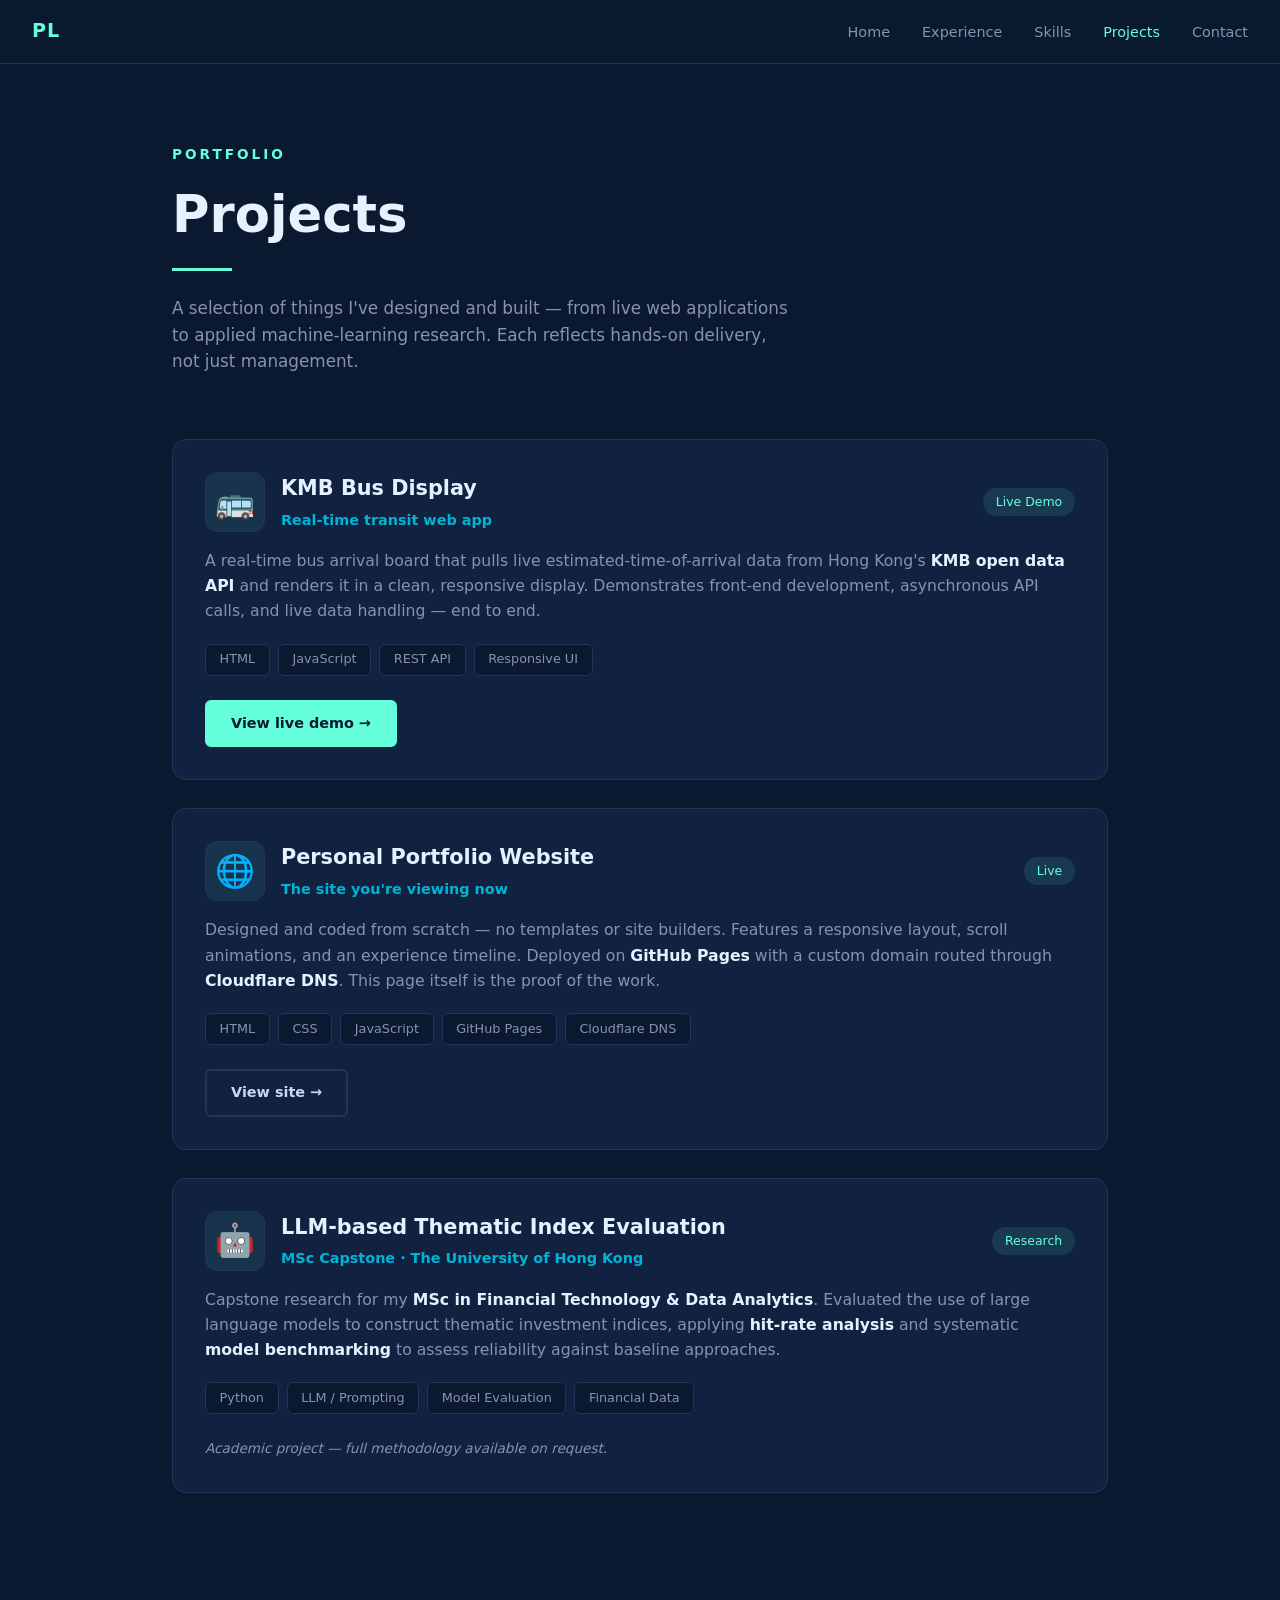
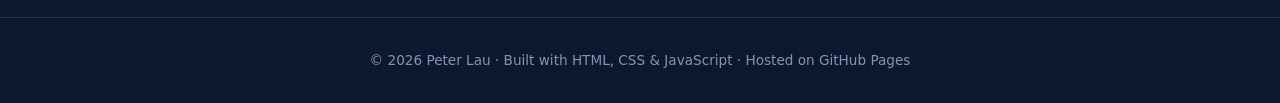
==== projects/index.html @ 848e2a40 "Add Projects hub page and reframe Contact section - New /projects/ hub featuring KMB Bus Display, po" ====
<!DOCTYPE html>
<html lang="en">
<head>
  <meta charset="UTF-8" />
  <meta name="viewport" content="width=device-width, initial-scale=1.0" />
  <title>Projects — Peter Lau</title>
  <style>
    :root {
      --navy: #0a192f;
      --slate: #1e3a5f;
      --accent: #64ffda;
      --accent2: #00b4d8;
      --text: #ccd6f6;
      --text-dim: #8892b0;
      --white: #e6f1ff;
      --card: #112240;
      --border: #233554;
    }
    * { margin: 0; padding: 0; box-sizing: border-box; }
    html { scroll-behavior: smooth; }
    body {
      font-family: 'Segoe UI', system-ui, -apple-system, sans-serif;
      background: var(--navy); color: var(--text); line-height: 1.6;
    }

    /* NAV */
    nav {
      position: fixed; top: 0; width: 100%; z-index: 100;
      background: rgba(10, 25, 47, 0.92); backdrop-filter: blur(10px);
      border-bottom: 1px solid var(--border);
      padding: 1rem 2rem;
      display: flex; justify-content: space-between; align-items: center;
    }
    .nav-logo {
      font-size: 1.2rem; font-weight: 700; color: var(--accent);
      letter-spacing: 1px; text-decoration: none;
    }
    .nav-links { display: flex; gap: 2rem; list-style: none; }
    .nav-links a {
      color: var(--text-dim); text-decoration: none; font-size: 0.9rem;
      transition: color 0.2s;
    }
    .nav-links a:hover, .nav-links a.active { color: var(--accent); }

    .container { max-width: 1000px; margin: 0 auto; padding: 0 2rem; }

    /* HEADER */
    header {
      padding: 9rem 0 4rem;
    }
    .section-label {
      color: var(--accent); font-size: 0.85rem; font-weight: 600;
      letter-spacing: 3px; text-transform: uppercase; margin-bottom: 0.5rem;
    }
    .page-title {
      font-size: clamp(2.2rem, 5vw, 3.2rem); font-weight: 800;
      color: var(--white); margin-bottom: 1rem;
    }
    .page-title::after {
      content: ''; display: block; width: 60px; height: 3px;
      background: var(--accent); margin-top: 0.75rem;
    }
    .page-intro {
      color: var(--text-dim); font-size: 1.05rem; max-width: 620px; margin-top: 1.5rem;
    }

    /* PROJECTS */
    .projects { padding-bottom: 6rem; }
    .project-card {
      background: var(--card); border: 1px solid var(--border);
      border-radius: 14px; padding: 2rem;
      margin-bottom: 1.75rem;
      transition: border-color 0.2s, transform 0.2s;
      opacity: 0; transform: translateY(20px);
    }
    .project-card.visible { opacity: 1; transform: translateY(0); }
    .project-card:hover { border-color: var(--accent); transform: translateY(-4px); }
    .project-top {
      display: flex; align-items: flex-start; gap: 1rem;
      margin-bottom: 1rem; flex-wrap: wrap;
    }
    .project-icon {
      font-size: 2rem; background: rgba(100,255,218,0.08);
      border: 1px solid var(--border); border-radius: 12px;
      width: 60px; height: 60px; display: flex; align-items: center;
      justify-content: center; flex-shrink: 0;
    }
    .project-headings { flex: 1; min-width: 200px; }
    .project-name { font-size: 1.3rem; font-weight: 700; color: var(--white); }
    .project-sub { color: var(--accent2); font-size: 0.9rem; font-weight: 600; margin-top: 0.2rem; }
    .project-badge {
      background: rgba(100, 255, 218, 0.1); color: var(--accent);
      padding: 0.25rem 0.8rem; border-radius: 50px; font-size: 0.78rem;
      white-space: nowrap; align-self: center;
    }
    .project-desc { color: var(--text-dim); font-size: 0.98rem; margin-bottom: 1.25rem; }
    .project-desc strong { color: var(--white); }
    .tech-tags { display: flex; flex-wrap: wrap; gap: 0.5rem; margin-bottom: 1.5rem; }
    .tech-tag {
      background: var(--navy); border: 1px solid var(--border);
      color: var(--text-dim); padding: 0.3rem 0.85rem;
      border-radius: 6px; font-size: 0.8rem;
    }
    .project-actions { display: flex; gap: 0.75rem; flex-wrap: wrap; }
    .btn {
      padding: 0.65rem 1.5rem; border-radius: 6px; font-size: 0.9rem;
      font-weight: 600; cursor: pointer; text-decoration: none;
      transition: all 0.2s; display: inline-flex; align-items: center; gap: 0.4rem;
    }
    .btn-primary { background: var(--accent); border: 2px solid var(--accent); color: var(--navy); }
    .btn-primary:hover { opacity: 0.85; }
    .btn-outline { background: transparent; border: 2px solid var(--border); color: var(--text); }
    .btn-outline:hover { border-color: var(--accent); color: var(--accent); }
    .project-note { color: var(--text-dim); font-size: 0.85rem; font-style: italic; }

    footer {
      text-align: center; padding: 2rem;
      border-top: 1px solid var(--border);
      color: var(--text-dim); font-size: 0.85rem;
    }

    @media (max-width: 640px) {
      nav { padding: 1rem; }
      .nav-links { gap: 1rem; }
      .nav-links a { font-size: 0.8rem; }
      header { padding: 7rem 0 3rem; }
    }
  </style>
</head>
<body>

<nav>
  <a href="/" class="nav-logo">PL</a>
  <ul class="nav-links">
    <li><a href="/#about">Home</a></li>
    <li><a href="/#experience">Experience</a></li>
    <li><a href="/#skills">Skills</a></li>
    <li><a href="/projects/" class="active">Projects</a></li>
    <li><a href="/#contact">Contact</a></li>
  </ul>
</nav>

<header>
  <div class="container">
    <p class="section-label">Portfolio</p>
    <h1 class="page-title">Projects</h1>
    <p class="page-intro">
      A selection of things I've designed and built — from live web applications to
      applied machine-learning research. Each reflects hands-on delivery, not just management.
    </p>
  </div>
</header>

<section class="projects">
  <div class="container">

    <!-- KMB Bus Display -->
    <div class="project-card">
      <div class="project-top">
        <div class="project-icon">🚌</div>
        <div class="project-headings">
          <div class="project-name">KMB Bus Display</div>
          <div class="project-sub">Real-time transit web app</div>
        </div>
        <span class="project-badge">Live Demo</span>
      </div>
      <p class="project-desc">
        A real-time bus arrival board that pulls live estimated-time-of-arrival data from
        Hong Kong's <strong>KMB open data API</strong> and renders it in a clean, responsive
        display. Demonstrates front-end development, asynchronous API calls, and live data
        handling — end to end.
      </p>
      <div class="tech-tags">
        <span class="tech-tag">HTML</span>
        <span class="tech-tag">JavaScript</span>
        <span class="tech-tag">REST API</span>
        <span class="tech-tag">Responsive UI</span>
      </div>
      <div class="project-actions">
        <a href="/kmb-bus-display/" target="_blank" class="btn btn-primary">View live demo →</a>
      </div>
    </div>

    <!-- Portfolio Website -->
    <div class="project-card">
      <div class="project-top">
        <div class="project-icon">🌐</div>
        <div class="project-headings">
          <div class="project-name">Personal Portfolio Website</div>
          <div class="project-sub">The site you're viewing now</div>
        </div>
        <span class="project-badge">Live</span>
      </div>
      <p class="project-desc">
        Designed and coded from scratch — no templates or site builders. Features a responsive
        layout, scroll animations, and an experience timeline. Deployed on <strong>GitHub Pages</strong>
        with a custom domain routed through <strong>Cloudflare DNS</strong>. This page itself is
        the proof of the work.
      </p>
      <div class="tech-tags">
        <span class="tech-tag">HTML</span>
        <span class="tech-tag">CSS</span>
        <span class="tech-tag">JavaScript</span>
        <span class="tech-tag">GitHub Pages</span>
        <span class="tech-tag">Cloudflare DNS</span>
      </div>
      <div class="project-actions">
        <a href="/" class="btn btn-outline">View site →</a>
      </div>
    </div>

    <!-- MSc Capstone -->
    <div class="project-card">
      <div class="project-top">
        <div class="project-icon">🤖</div>
        <div class="project-headings">
          <div class="project-name">LLM-based Thematic Index Evaluation</div>
          <div class="project-sub">MSc Capstone · The University of Hong Kong</div>
        </div>
        <span class="project-badge">Research</span>
      </div>
      <p class="project-desc">
        Capstone research for my <strong>MSc in Financial Technology & Data Analytics</strong>.
        Evaluated the use of large language models to construct thematic investment indices,
        applying <strong>hit-rate analysis</strong> and systematic <strong>model benchmarking</strong>
        to assess reliability against baseline approaches.
      </p>
      <div class="tech-tags">
        <span class="tech-tag">Python</span>
        <span class="tech-tag">LLM / Prompting</span>
        <span class="tech-tag">Model Evaluation</span>
        <span class="tech-tag">Financial Data</span>
      </div>
      <p class="project-note">Academic project — full methodology available on request.</p>
    </div>

  </div>
</section>

<footer>
  <p>© 2026 Peter Lau · Built with HTML, CSS & JavaScript · Hosted on GitHub Pages</p>
</footer>

<script>
  const observer = new IntersectionObserver((entries) => {
    entries.forEach(entry => {
      if (entry.isIntersecting) entry.target.classList.add('visible');
    });
  }, { threshold: 0.1 });
  document.querySelectorAll('.project-card').forEach(el => observer.observe(el));
</script>
</body>
</html>
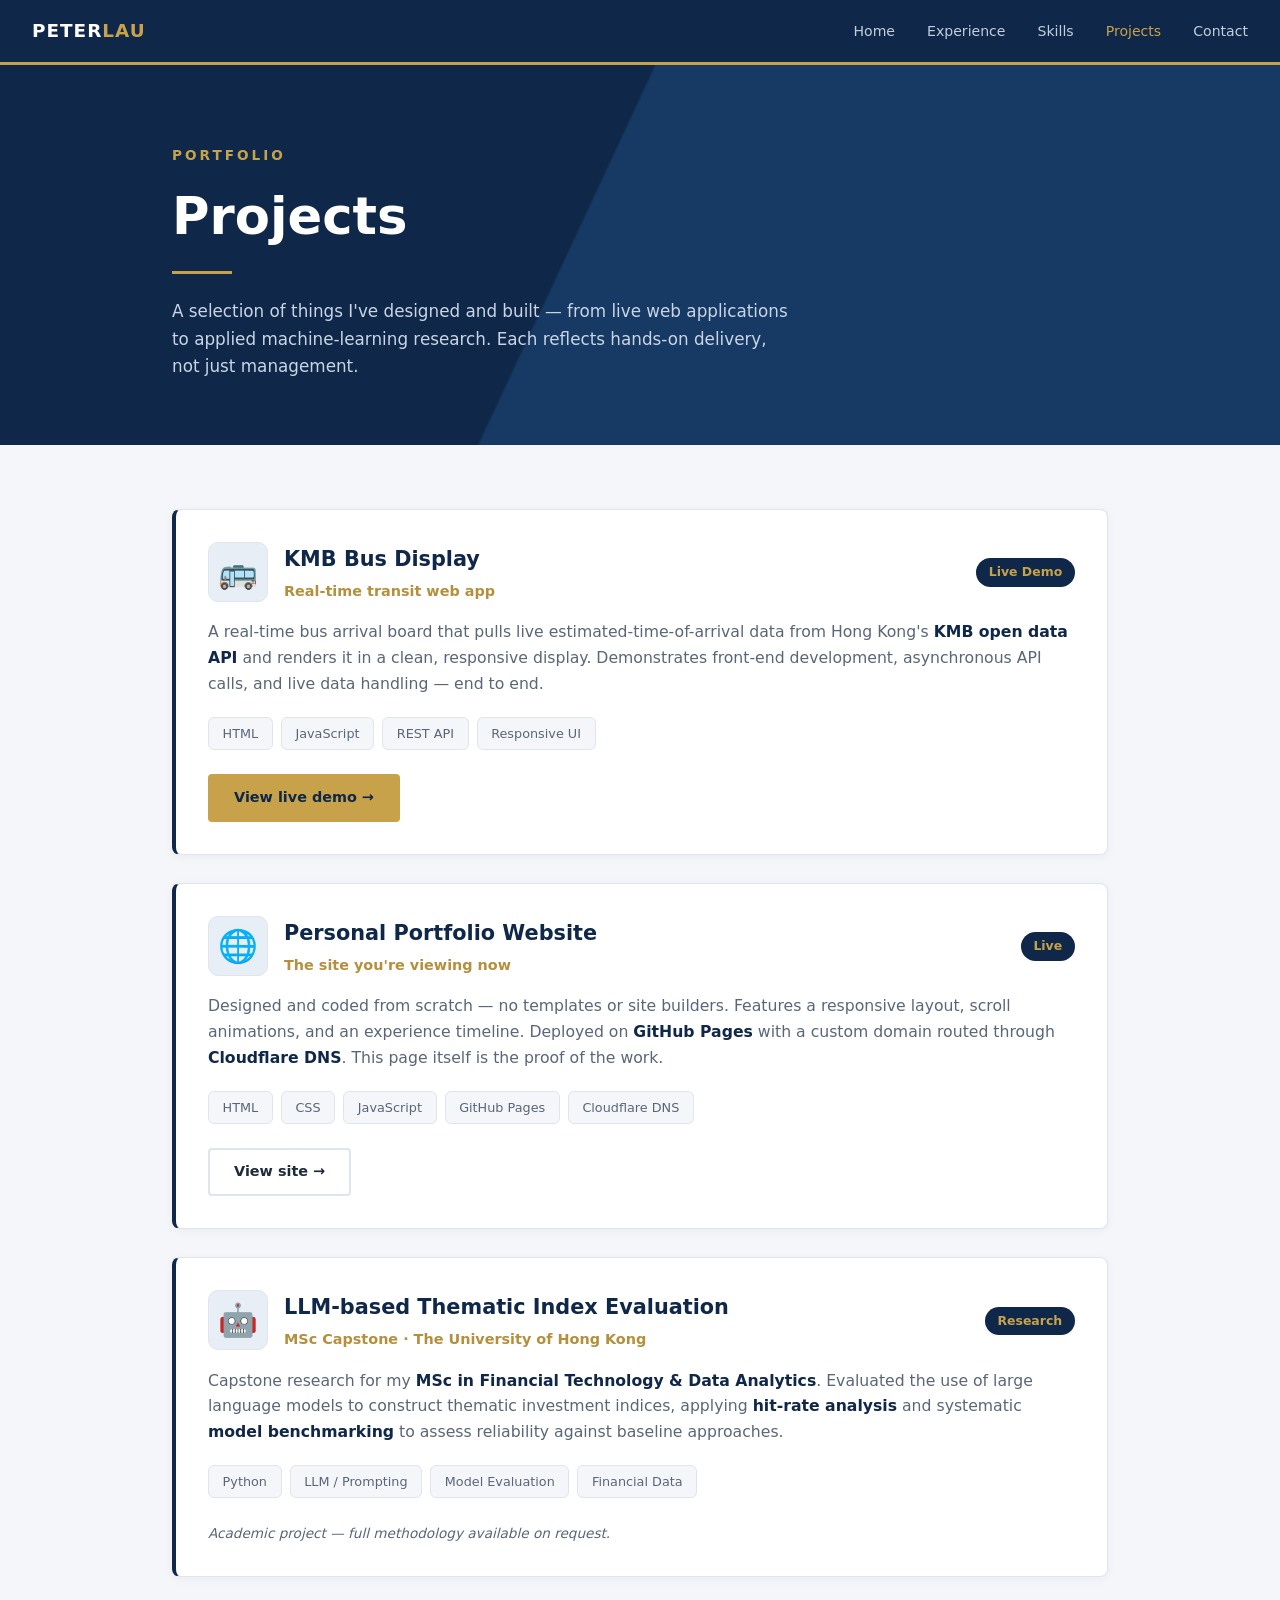
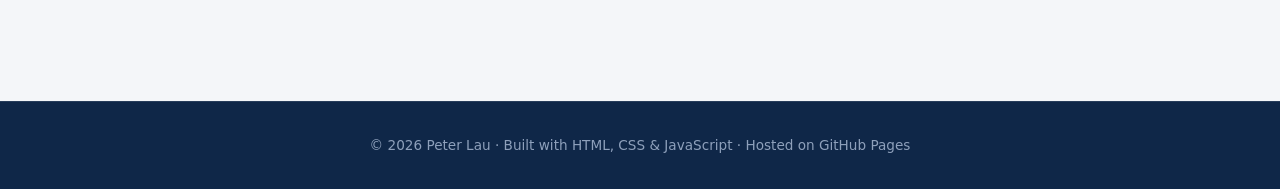
==== commit 2bb4b1f2: "v1.7 — Corporate Professional theme redesign Replace dark navy/teal theme with a light corporate the" ====
--- a/projects/index.html
+++ b/projects/index.html
@@ -6,38 +6,40 @@
   <title>Projects — Peter Lau</title>
   <style>
     :root {
-      --navy: #0a192f;
-      --slate: #1e3a5f;
-      --accent: #64ffda;
-      --accent2: #00b4d8;
-      --text: #ccd6f6;
-      --text-dim: #8892b0;
-      --white: #e6f1ff;
-      --card: #112240;
-      --border: #233554;
+      --bg: #ffffff;
+      --bg-alt: #f4f6f9;
+      --navy: #0f2748;
+      --navy-2: #163a63;
+      --navy-soft: #e8eef6;
+      --ink: #1f2a3a;
+      --ink-soft: #5a6678;
+      --line: #dfe5ee;
+      --accent: #c8a24a;
+      --accent-dark: #b48f3c;
+      --card: #ffffff;
     }
     * { margin: 0; padding: 0; box-sizing: border-box; }
     html { scroll-behavior: smooth; }
     body {
       font-family: 'Segoe UI', system-ui, -apple-system, sans-serif;
-      background: var(--navy); color: var(--text); line-height: 1.6;
+      background: var(--bg); color: var(--ink); line-height: 1.65;
     }
 
     /* NAV */
     nav {
       position: fixed; top: 0; width: 100%; z-index: 100;
-      background: rgba(10, 25, 47, 0.92); backdrop-filter: blur(10px);
-      border-bottom: 1px solid var(--border);
+      background: var(--navy); border-bottom: 3px solid var(--accent);
       padding: 1rem 2rem;
       display: flex; justify-content: space-between; align-items: center;
     }
     .nav-logo {
-      font-size: 1.2rem; font-weight: 700; color: var(--accent);
+      font-size: 1.15rem; font-weight: 800; color: #fff;
       letter-spacing: 1px; text-decoration: none;
     }
+    .nav-logo span { color: var(--accent); }
     .nav-links { display: flex; gap: 2rem; list-style: none; }
     .nav-links a {
-      color: var(--text-dim); text-decoration: none; font-size: 0.9rem;
+      color: #c3cede; text-decoration: none; font-size: 0.88rem; font-weight: 500;
       transition: color 0.2s;
     }
     .nav-links a:hover, .nav-links a.active { color: var(--accent); }
@@ -47,90 +49,98 @@
     /* HEADER */
     header {
       padding: 9rem 0 4rem;
-    }
+      background: linear-gradient(115deg, var(--navy) 0%, var(--navy) 46%, var(--navy-2) 46.2%, var(--navy-2) 100%);
+      position: relative; overflow: hidden;
+    }
+    header .container { position: relative; z-index: 2; }
     .section-label {
-      color: var(--accent); font-size: 0.85rem; font-weight: 600;
+      color: var(--accent); font-size: 0.85rem; font-weight: 700;
       letter-spacing: 3px; text-transform: uppercase; margin-bottom: 0.5rem;
     }
     .page-title {
       font-size: clamp(2.2rem, 5vw, 3.2rem); font-weight: 800;
-      color: var(--white); margin-bottom: 1rem;
+      color: #fff; margin-bottom: 1rem;
     }
     .page-title::after {
       content: ''; display: block; width: 60px; height: 3px;
       background: var(--accent); margin-top: 0.75rem;
     }
     .page-intro {
-      color: var(--text-dim); font-size: 1.05rem; max-width: 620px; margin-top: 1.5rem;
+      color: #c9d5e6; font-size: 1.05rem; max-width: 620px; margin-top: 1.5rem;
     }
 
     /* PROJECTS */
-    .projects { padding-bottom: 6rem; }
+    .projects { padding: 4rem 0 6rem; background: var(--bg-alt); }
     .project-card {
-      background: var(--card); border: 1px solid var(--border);
-      border-radius: 14px; padding: 2rem;
+      background: var(--card); border: 1px solid var(--line);
+      border-left: 4px solid var(--navy);
+      border-radius: 8px; padding: 2rem;
       margin-bottom: 1.75rem;
-      transition: border-color 0.2s, transform 0.2s;
+      box-shadow: 0 2px 10px rgba(15,39,72,0.05);
+      transition: box-shadow 0.2s, transform 0.2s, border-left-color 0.2s;
       opacity: 0; transform: translateY(20px);
     }
     .project-card.visible { opacity: 1; transform: translateY(0); }
-    .project-card:hover { border-color: var(--accent); transform: translateY(-4px); }
+    .project-card:hover {
+      border-left-color: var(--accent);
+      box-shadow: 0 10px 28px rgba(15,39,72,0.12); transform: translateY(-4px);
+    }
     .project-top {
       display: flex; align-items: flex-start; gap: 1rem;
       margin-bottom: 1rem; flex-wrap: wrap;
     }
     .project-icon {
-      font-size: 2rem; background: rgba(100,255,218,0.08);
-      border: 1px solid var(--border); border-radius: 12px;
+      font-size: 2rem; background: var(--navy-soft);
+      border: 1px solid var(--line); border-radius: 10px;
       width: 60px; height: 60px; display: flex; align-items: center;
       justify-content: center; flex-shrink: 0;
     }
     .project-headings { flex: 1; min-width: 200px; }
-    .project-name { font-size: 1.3rem; font-weight: 700; color: var(--white); }
-    .project-sub { color: var(--accent2); font-size: 0.9rem; font-weight: 600; margin-top: 0.2rem; }
+    .project-name { font-size: 1.3rem; font-weight: 700; color: var(--navy); }
+    .project-sub { color: var(--accent-dark); font-size: 0.9rem; font-weight: 700; margin-top: 0.2rem; }
     .project-badge {
-      background: rgba(100, 255, 218, 0.1); color: var(--accent);
+      background: var(--navy); color: var(--accent);
       padding: 0.25rem 0.8rem; border-radius: 50px; font-size: 0.78rem;
-      white-space: nowrap; align-self: center;
-    }
-    .project-desc { color: var(--text-dim); font-size: 0.98rem; margin-bottom: 1.25rem; }
-    .project-desc strong { color: var(--white); }
+      white-space: nowrap; align-self: center; font-weight: 600;
+    }
+    .project-desc { color: var(--ink-soft); font-size: 0.98rem; margin-bottom: 1.25rem; }
+    .project-desc strong { color: var(--navy); }
     .tech-tags { display: flex; flex-wrap: wrap; gap: 0.5rem; margin-bottom: 1.5rem; }
     .tech-tag {
-      background: var(--navy); border: 1px solid var(--border);
-      color: var(--text-dim); padding: 0.3rem 0.85rem;
+      background: var(--bg-alt); border: 1px solid var(--line);
+      color: var(--ink-soft); padding: 0.3rem 0.85rem;
       border-radius: 6px; font-size: 0.8rem;
     }
     .project-actions { display: flex; gap: 0.75rem; flex-wrap: wrap; }
     .btn {
-      padding: 0.65rem 1.5rem; border-radius: 6px; font-size: 0.9rem;
+      padding: 0.65rem 1.5rem; border-radius: 4px; font-size: 0.9rem;
       font-weight: 600; cursor: pointer; text-decoration: none;
       transition: all 0.2s; display: inline-flex; align-items: center; gap: 0.4rem;
     }
     .btn-primary { background: var(--accent); border: 2px solid var(--accent); color: var(--navy); }
-    .btn-primary:hover { opacity: 0.85; }
-    .btn-outline { background: transparent; border: 2px solid var(--border); color: var(--text); }
-    .btn-outline:hover { border-color: var(--accent); color: var(--accent); }
-    .project-note { color: var(--text-dim); font-size: 0.85rem; font-style: italic; }
+    .btn-primary:hover { background: var(--accent-dark); border-color: var(--accent-dark); }
+    .btn-outline { background: transparent; border: 2px solid var(--line); color: var(--ink); }
+    .btn-outline:hover { border-color: var(--accent); color: var(--accent-dark); }
+    .project-note { color: var(--ink-soft); font-size: 0.85rem; font-style: italic; }
 
     footer {
       text-align: center; padding: 2rem;
-      border-top: 1px solid var(--border);
-      color: var(--text-dim); font-size: 0.85rem;
+      background: var(--navy); border-top: 1px solid rgba(255,255,255,0.1);
+      color: #8ea0bb; font-size: 0.85rem;
     }
 
     @media (max-width: 640px) {
       nav { padding: 1rem; }
       .nav-links { gap: 1rem; }
       .nav-links a { font-size: 0.8rem; }
-      header { padding: 7rem 0 3rem; }
+      header { padding: 7rem 0 3rem; background: var(--navy); }
     }
   </style>
 </head>
 <body>
 
 <nav>
-  <a href="/" class="nav-logo">PL</a>
+  <a href="/" class="nav-logo">PETER<span>LAU</span></a>
   <ul class="nav-links">
     <li><a href="/#about">Home</a></li>
     <li><a href="/#experience">Experience</a></li>
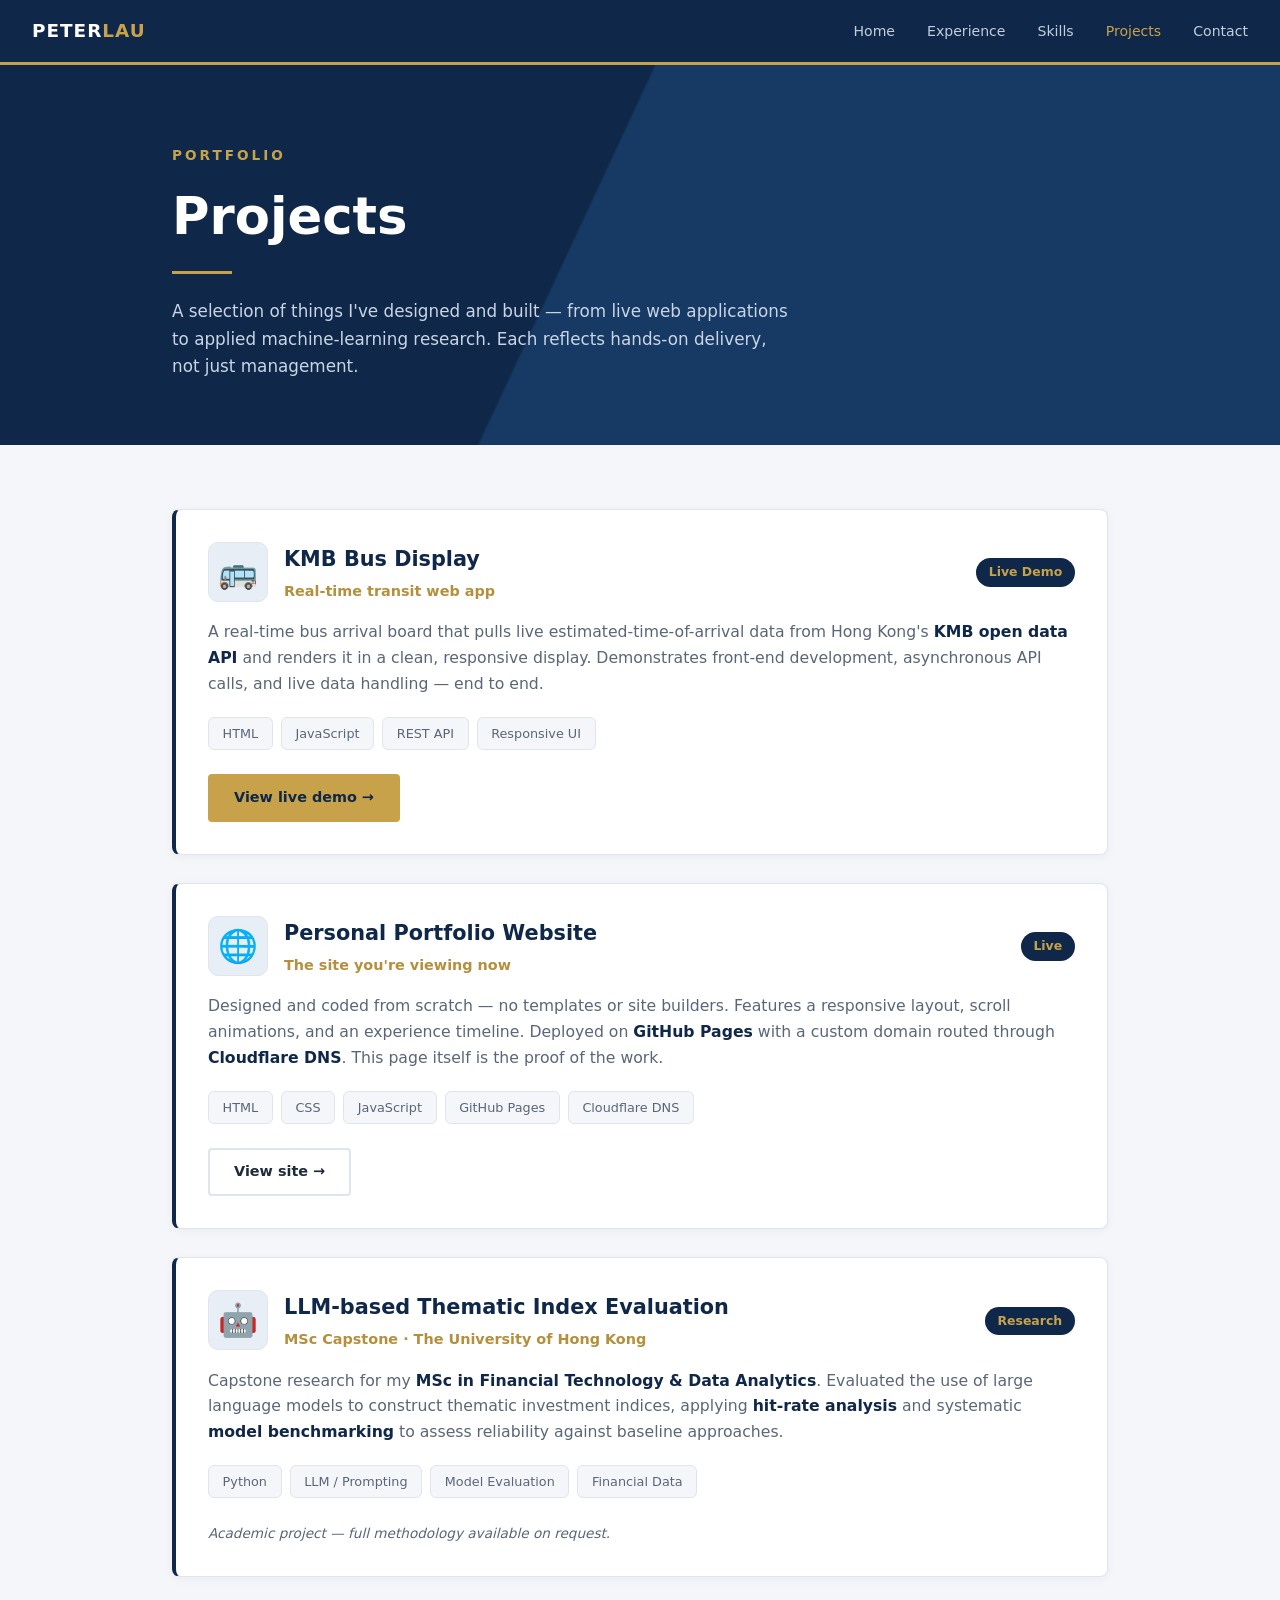
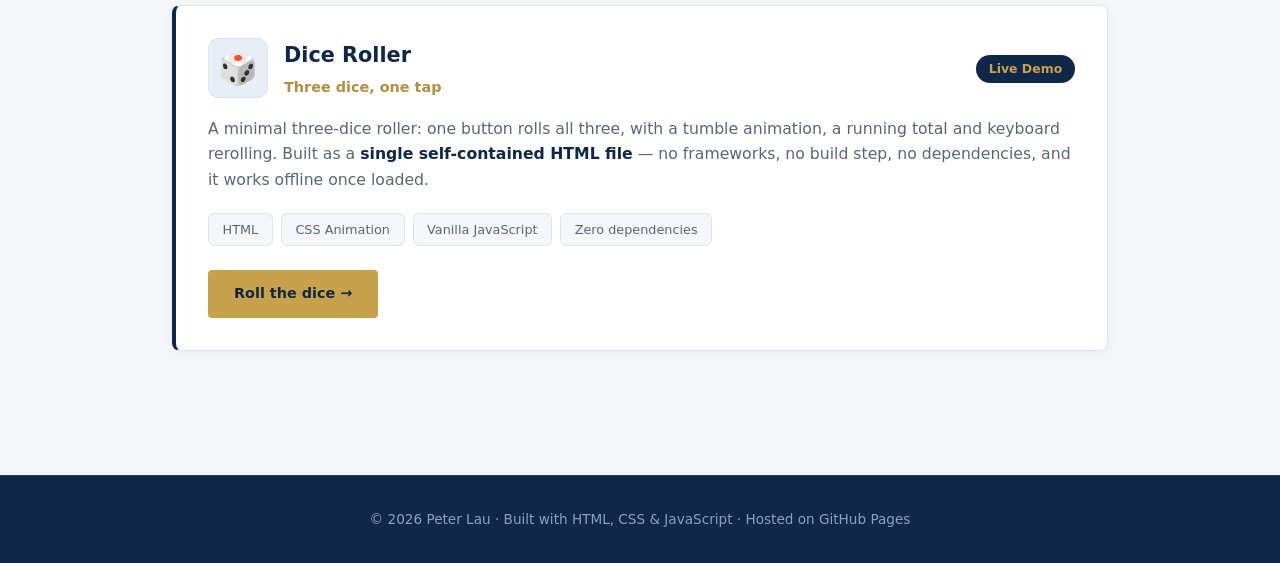
==== commit 5fdb714c: "v1.8: add Dice Roller at /projects/dice/ - New /projects/dice/ — three-dice roller in a single self-" ====
--- a/projects/index.html
+++ b/projects/index.html
@@ -244,6 +244,33 @@
       <p class="project-note">Academic project — full methodology available on request.</p>
     </div>
 
+    <!-- Dice Roller -->
+    <div class="project-card">
+      <div class="project-top">
+        <div class="project-icon">🎲</div>
+        <div class="project-headings">
+          <div class="project-name">Dice Roller</div>
+          <div class="project-sub">Three dice, one tap</div>
+        </div>
+        <span class="project-badge">Live Demo</span>
+      </div>
+      <p class="project-desc">
+        A minimal three-dice roller: one button rolls all three, with a tumble animation,
+        a running total and keyboard rerolling. Built as a <strong>single self-contained
+        HTML file</strong> — no frameworks, no build step, no dependencies, and it works
+        offline once loaded.
+      </p>
+      <div class="tech-tags">
+        <span class="tech-tag">HTML</span>
+        <span class="tech-tag">CSS Animation</span>
+        <span class="tech-tag">Vanilla JavaScript</span>
+        <span class="tech-tag">Zero dependencies</span>
+      </div>
+      <div class="project-actions">
+        <a href="/projects/dice/" class="btn btn-primary">Roll the dice →</a>
+      </div>
+    </div>
+
   </div>
 </section>
 
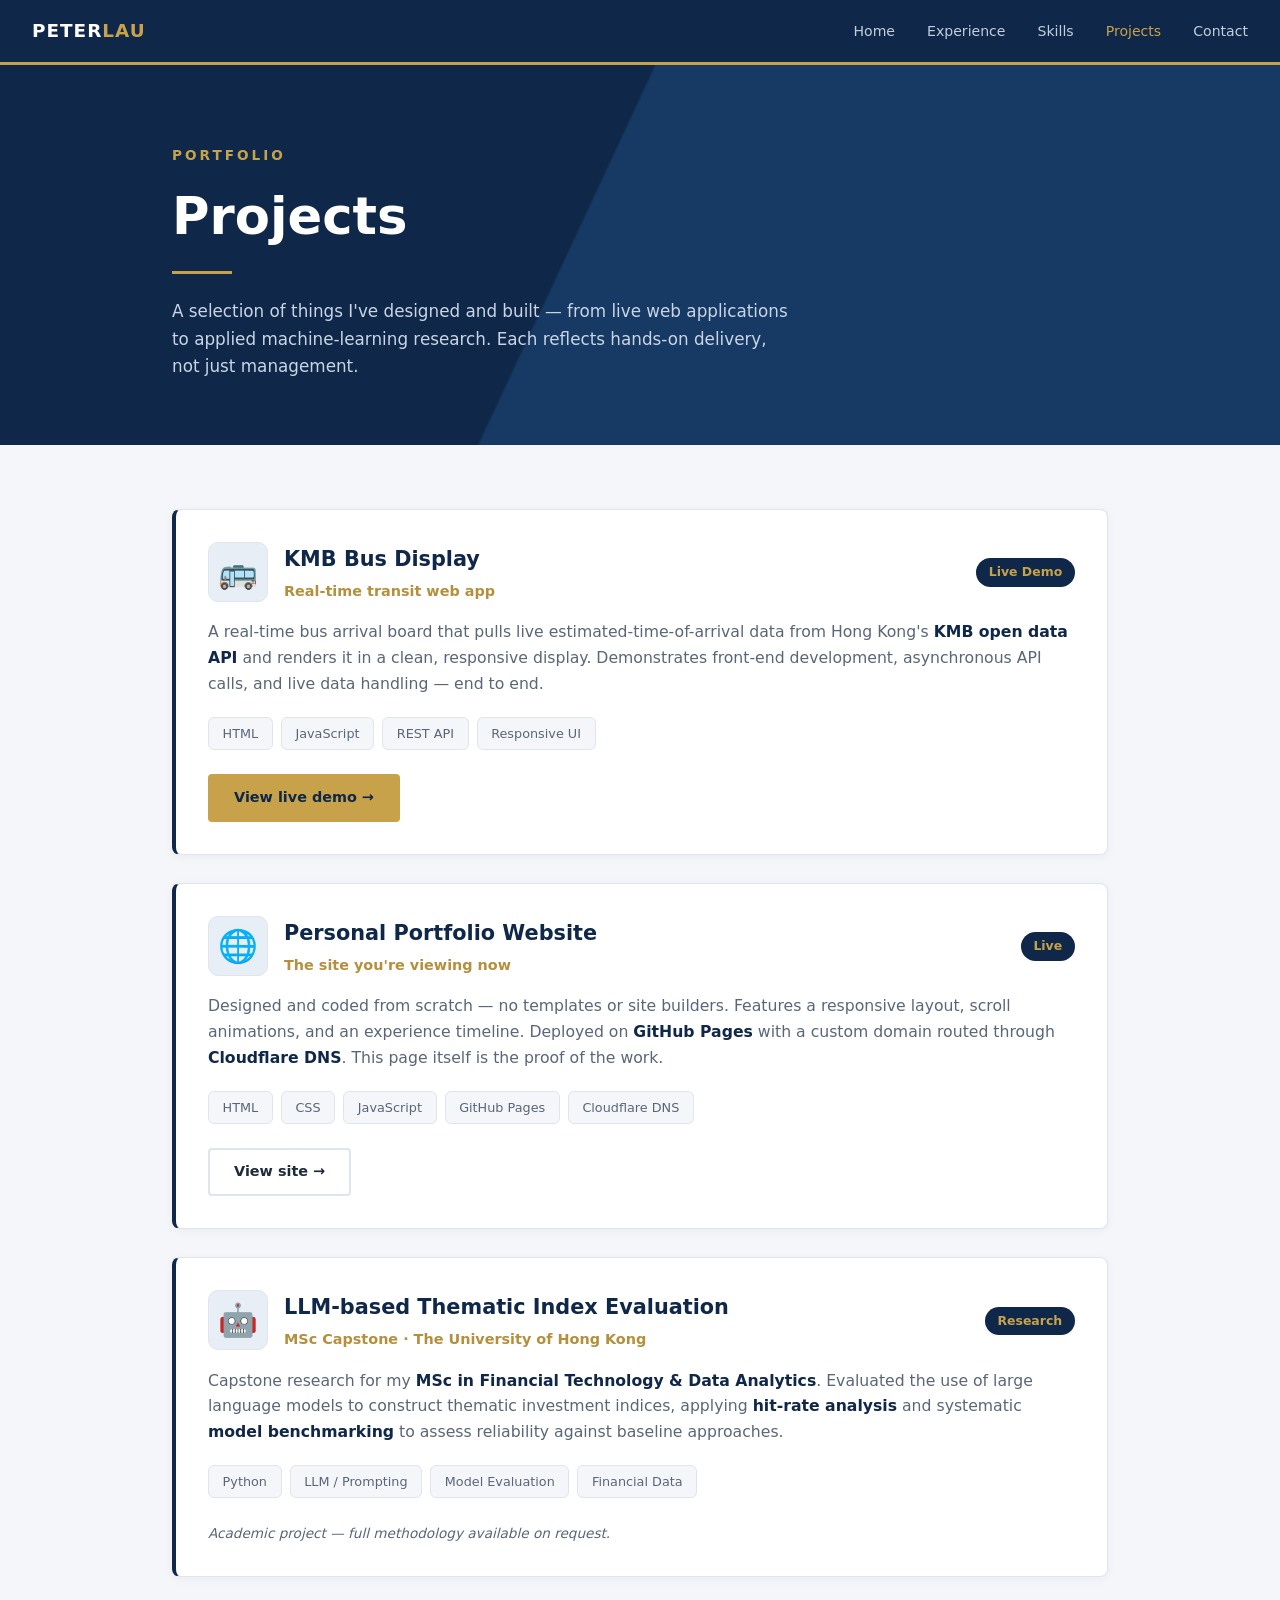
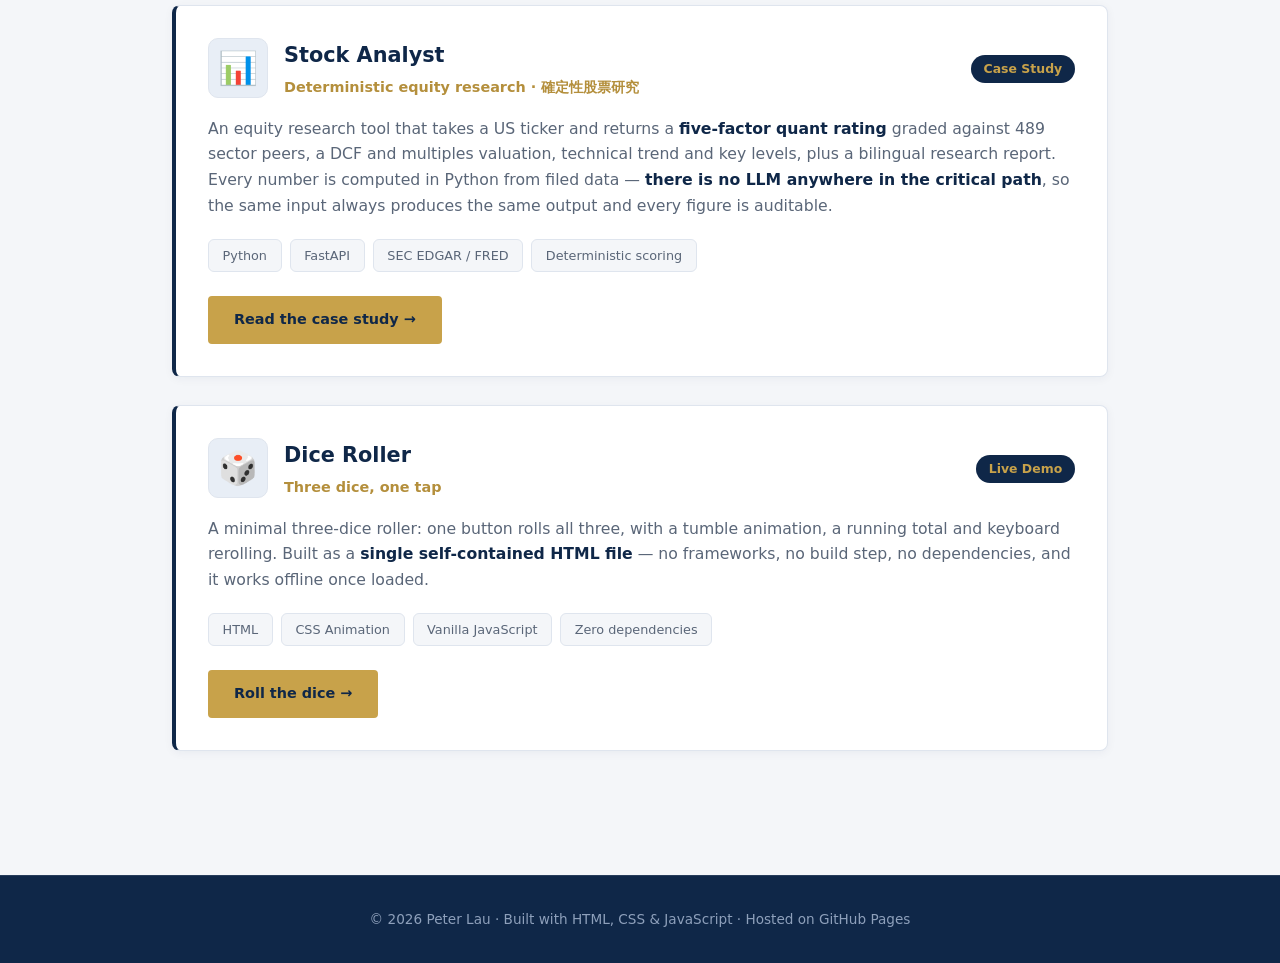
==== commit e3a65a94: "v1.9: publish Stock Analyst case study at /projects/stock/ - New /projects/stock/ — case study for t" ====
--- a/projects/index.html
+++ b/projects/index.html
@@ -244,6 +244,34 @@
       <p class="project-note">Academic project — full methodology available on request.</p>
     </div>
 
+    <!-- Stock Analyst -->
+    <div class="project-card">
+      <div class="project-top">
+        <div class="project-icon">📊</div>
+        <div class="project-headings">
+          <div class="project-name">Stock Analyst</div>
+          <div class="project-sub">Deterministic equity research · 確定性股票研究</div>
+        </div>
+        <span class="project-badge">Case Study</span>
+      </div>
+      <p class="project-desc">
+        An equity research tool that takes a US ticker and returns a <strong>five-factor quant
+        rating</strong> graded against 489 sector peers, a DCF and multiples valuation, technical
+        trend and key levels, plus a bilingual research report. Every number is computed in Python
+        from filed data — <strong>there is no LLM anywhere in the critical path</strong>, so the
+        same input always produces the same output and every figure is auditable.
+      </p>
+      <div class="tech-tags">
+        <span class="tech-tag">Python</span>
+        <span class="tech-tag">FastAPI</span>
+        <span class="tech-tag">SEC EDGAR / FRED</span>
+        <span class="tech-tag">Deterministic scoring</span>
+      </div>
+      <div class="project-actions">
+        <a href="/projects/stock/" class="btn btn-primary">Read the case study →</a>
+      </div>
+    </div>
+
     <!-- Dice Roller -->
     <div class="project-card">
       <div class="project-top">
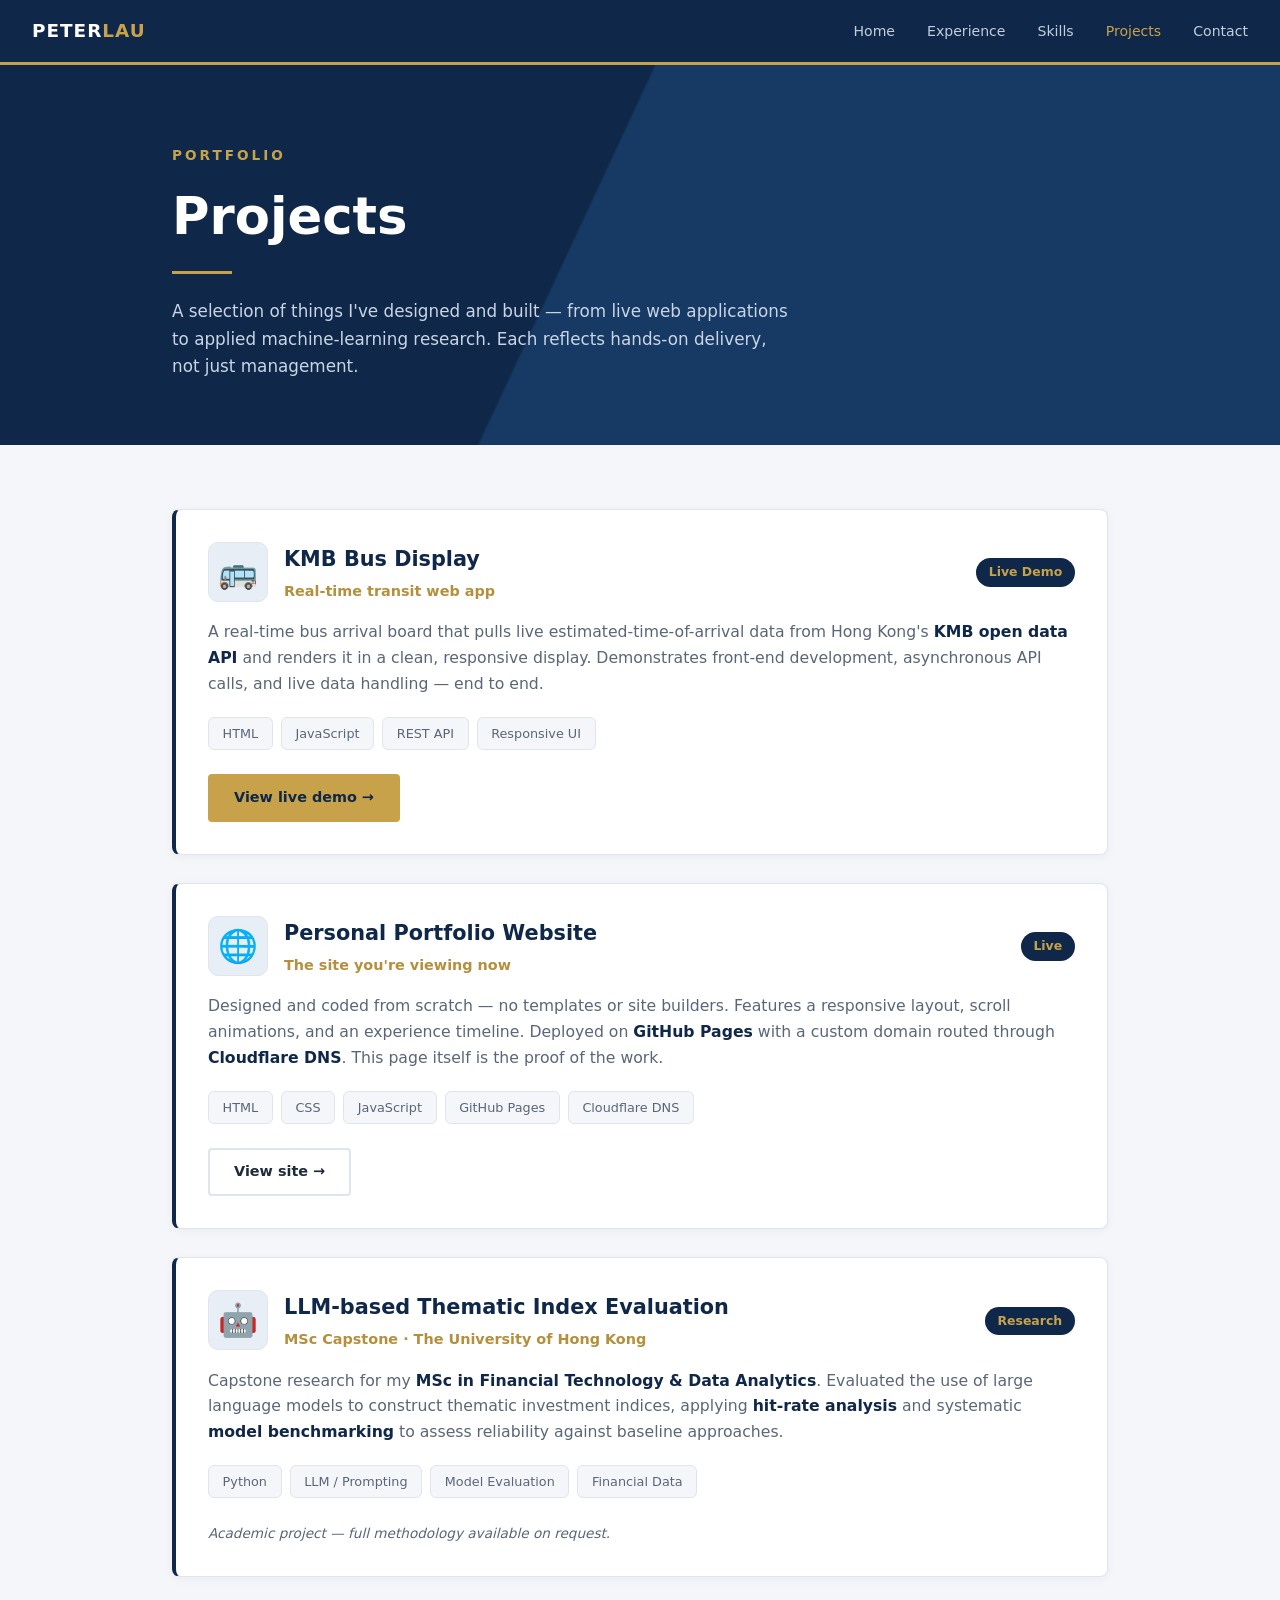
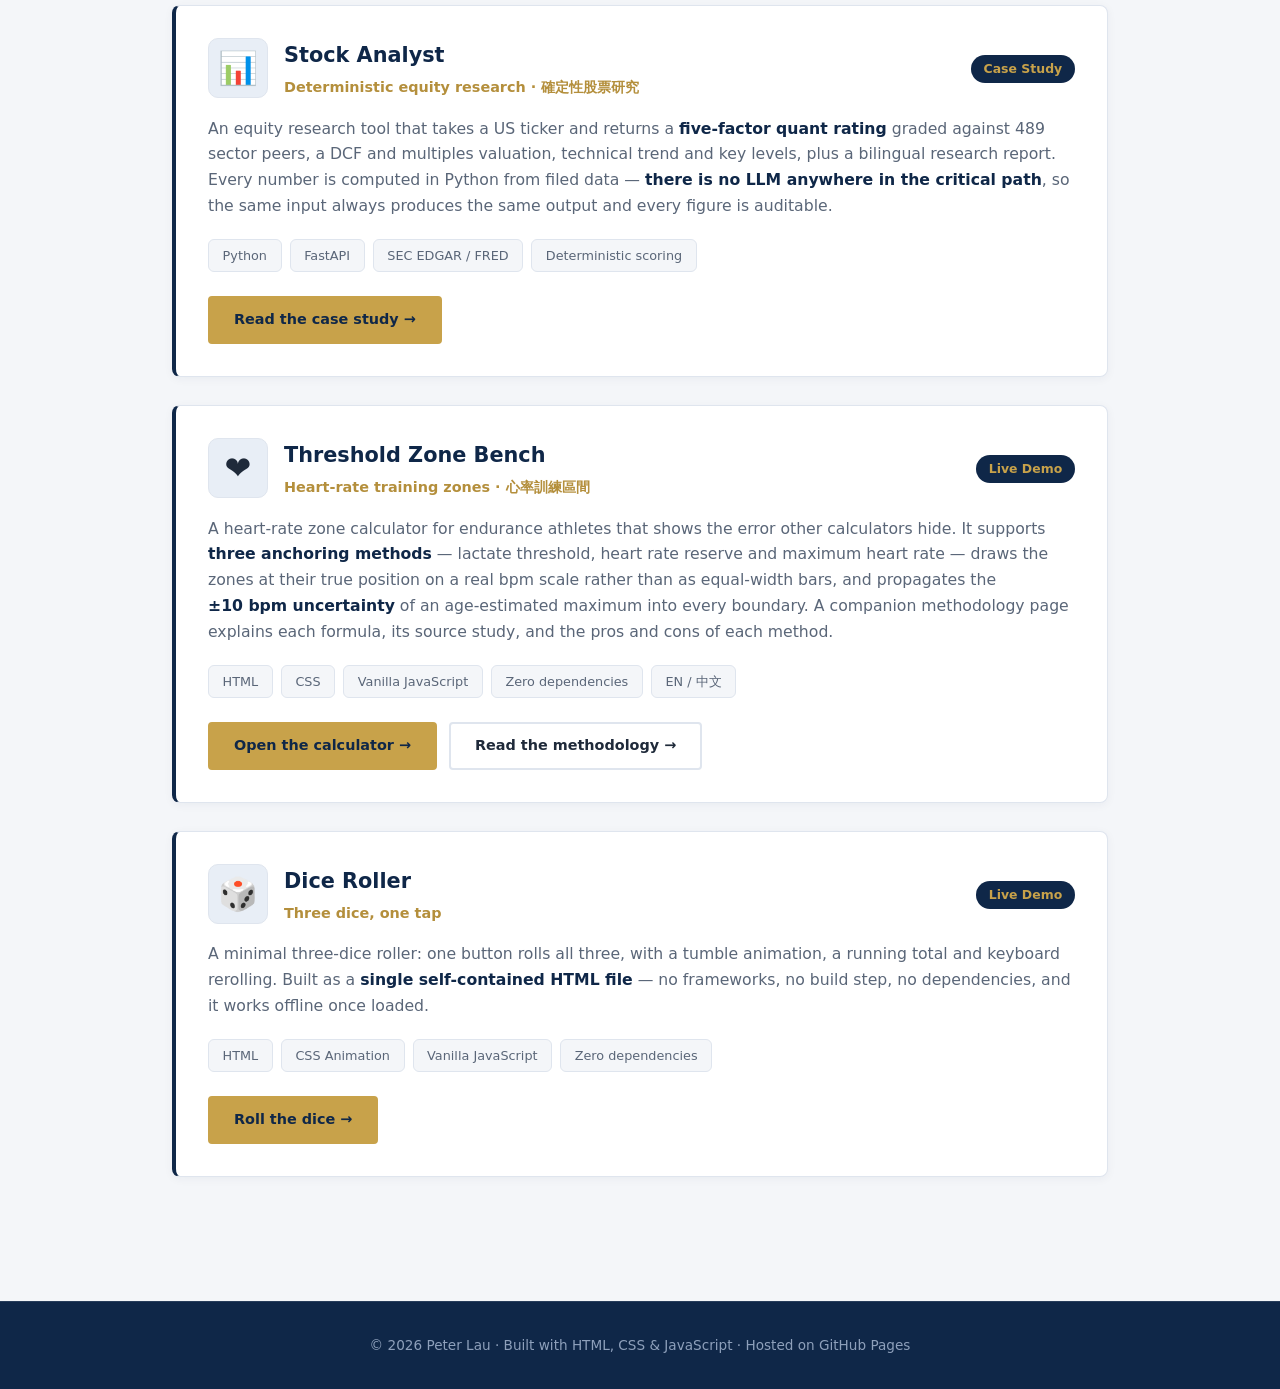
==== commit f9e88bc4: "Add Threshold Zone Bench under /projects/hrzone/ A heart-rate training zone calculator for endurance" ====
--- a/projects/index.html
+++ b/projects/index.html
@@ -272,6 +272,38 @@
       </div>
     </div>
 
+    <!-- Threshold Zone Bench -->
+    <div class="project-card">
+      <div class="project-top">
+        <div class="project-icon">❤️</div>
+        <div class="project-headings">
+          <div class="project-name">Threshold Zone Bench</div>
+          <div class="project-sub">Heart-rate training zones · 心率訓練區間</div>
+        </div>
+        <span class="project-badge">Live Demo</span>
+      </div>
+      <p class="project-desc">
+        A heart-rate zone calculator for endurance athletes that shows the error other
+        calculators hide. It supports <strong>three anchoring methods</strong> &mdash; lactate
+        threshold, heart rate reserve and maximum heart rate &mdash; draws the zones at their
+        true position on a real bpm scale rather than as equal-width bars, and propagates the
+        <strong>&plusmn;10&nbsp;bpm uncertainty</strong> of an age-estimated maximum into every
+        boundary. A companion methodology page explains each formula, its source study, and the
+        pros and cons of each method.
+      </p>
+      <div class="tech-tags">
+        <span class="tech-tag">HTML</span>
+        <span class="tech-tag">CSS</span>
+        <span class="tech-tag">Vanilla JavaScript</span>
+        <span class="tech-tag">Zero dependencies</span>
+        <span class="tech-tag">EN / 中文</span>
+      </div>
+      <div class="project-actions">
+        <a href="/projects/hrzone/" class="btn btn-primary">Open the calculator →</a>
+        <a href="/projects/hrzone/methodology.html" class="btn btn-outline">Read the methodology →</a>
+      </div>
+    </div>
+
     <!-- Dice Roller -->
     <div class="project-card">
       <div class="project-top">
